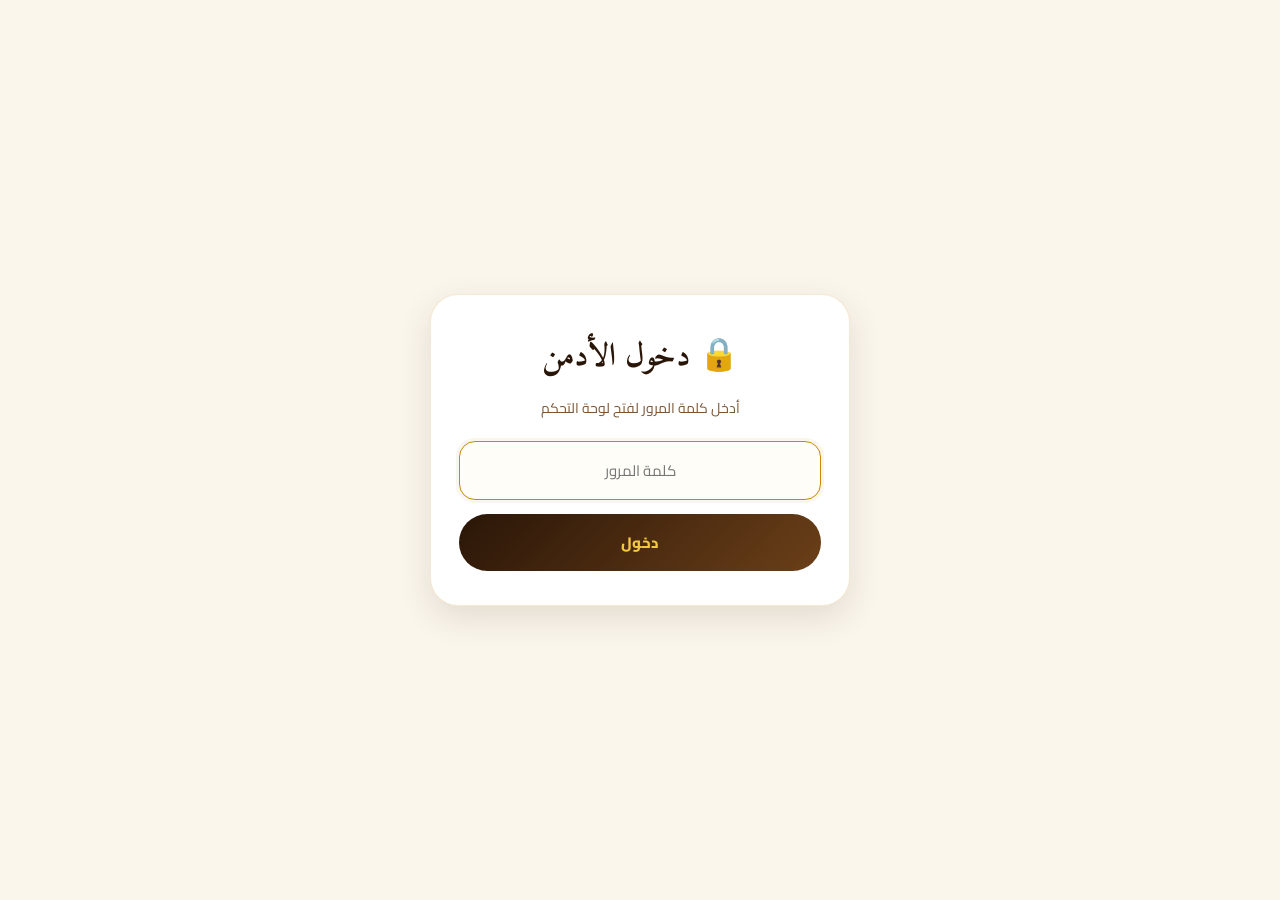
==== public/admin.html @ 4302c273 "Initial Firebase hosting version" ====
<!DOCTYPE html>
<html lang="ar" dir="rtl">
<head>
<meta charset="UTF-8"/>
<meta name="viewport" content="width=device-width,initial-scale=1.0"/>
<title>لوحة التحكم — عسل جناحي البحرين</title>

<link rel="stylesheet" href="style.css"/>
<link rel="stylesheet" href="products.css"/>
<link rel="stylesheet" href="admin.css"/>

<style>
  body.admin-locked .admin-hero,
  body.admin-locked .admin-wrapper {
    display: none !important;
  }

  .admin-lock-screen {
    min-height: 100vh;
    background: #FBF6EC;
    display: none;
    align-items: center;
    justify-content: center;
    padding: 24px;
  }

  body.admin-locked .admin-lock-screen {
    display: flex;
  }

  .admin-lock-card {
    width: 100%;
    max-width: 420px;
    background: #fff;
    border: 1px solid rgba(200,136,12,0.18);
    border-radius: 28px;
    padding: 34px 28px;
    text-align: center;
    box-shadow: 0 12px 34px rgba(42,22,8,0.12);
  }

  .admin-lock-card h2 {
    font-family: 'Amiri', serif;
    color: #2A1608;
    margin: 0 0 10px;
    font-size: 2rem;
  }

  .admin-lock-card p {
    color: #7A5535;
    margin: 0 0 20px;
    font-size: 14px;
  }

  .admin-lock-card input {
    width: 100%;
    padding: 14px 16px;
    border-radius: 16px;
    border: 1.5px solid rgba(200,136,12,0.25);
    background: #FFFDF7;
    font-size: 15px;
    text-align: center;
    outline: none;
    margin-bottom: 14px;
    font-family: 'Cairo', Arial, sans-serif;
  }

  .admin-lock-card input:focus {
    border-color: #C8880C;
    box-shadow: 0 0 0 3px rgba(200,136,12,0.08);
  }

  .admin-lock-card button {
    width: 100%;
    border: none;
    border-radius: 999px;
    padding: 14px 18px;
    background: linear-gradient(135deg,#2A1608,#6B3F18);
    color: #F5C843;
    font-size: 15px;
    font-weight: 800;
    cursor: pointer;
    font-family: 'Cairo', Arial, sans-serif;
    transition: all 0.22s;
  }

  .admin-lock-card button:hover {
    background: linear-gradient(135deg,#C8880C,#F5C843);
    color: #2A1608;
    transform: translateY(-2px);
  }

  .admin-lock-error {
    color: #8B1A1A;
    font-size: 13px;
    margin-top: 12px;
    display: none;
    font-weight: 700;
  }
</style>
</head>

<body class="admin-locked">

<div class="admin-lock-screen" id="adminLockScreen">
  <div class="admin-lock-card">
    <h2>🔒 دخول الأدمن</h2>
    <p>أدخل كلمة المرور لفتح لوحة التحكم</p>

    <input type="password" id="adminPasswordInput" placeholder="كلمة المرور" />

    <button type="button" onclick="unlockAdmin()">دخول</button>

    <div class="admin-lock-error" id="adminLockError">
      كلمة المرور غير صحيحة
    </div>
  </div>
</div>

<header class="admin-hero">
  <h1>🍯 لوحة تحكم الأدمن</h1>
  <p>إضافة المنتجات وإدارتها</p>
</header>

<main class="admin-wrapper">

  <div class="admin-sec-title">إضافة منتج جديد</div>

  <div class="admin-form-card">
    <form id="addProductForm" class="admin-form">

      <div class="admin-fg">
        <label class="field-label" for="name">اسم العسل</label>
        <input type="text" id="name" class="field" placeholder="مثال: عسل السدر" required/>
      </div>

      <div class="admin-fg">
        <label class="field-label" for="imageFile">صورة المنتج</label>

        <div class="upload-box" id="uploadBox">
          <input type="file" id="imageFile" accept="image/*" style="display:none"/>

          <div class="upload-placeholder" id="uploadPlaceholder" onclick="document.getElementById('imageFile').click()">
            <span class="upload-icon">📷</span>
            <span class="upload-text">اضغط لاختيار صورة</span>
            <span class="upload-hint">jpg, png, webp — ترفع إلى Cloudinary</span>
          </div>

          <div class="upload-preview" id="uploadPreview" style="display:none">
            <img id="previewImg" src="" alt="معاينة"/>

            <div class="upload-preview-info">
              <span id="previewName"></span>
              <button type="button" class="upload-remove" onclick="removeImage()">✕ إزالة</button>
            </div>
          </div>

          <div class="upload-progress" id="uploadProgress" style="display:none">
            <div class="upload-progress-bar" id="uploadProgressBar"></div>
            <span id="uploadProgressText">جاري الرفع...</span>
          </div>
        </div>

        <input type="hidden" id="image" required/>
      </div>

      <div class="admin-fg">
        <label class="field-label" for="status">الحالة</label>

        <select id="status" class="field">
          <option value="available">متوفر</option>
          <option value="sold_out">نفذت الكمية</option>
        </select>
      </div>

      <div class="admin-fg span3">
        <label class="field-label" for="description">وصف المنتج</label>

        <textarea id="description" class="field" rows="3"
          placeholder="اكتب وصفاً تفصيلياً للمنتج..." required></textarea>
      </div>

      <div class="admin-fg">
        <label class="field-label" for="price_small">سعر نصف كيلو (د.ب)</label>
        <input type="number" id="price_small" class="field" placeholder="0.000" step="0.001" required/>
      </div>

      <div class="admin-fg">
        <label class="field-label" for="price_medium">سعر كيلو (د.ب)</label>
        <input type="number" id="price_medium" class="field" placeholder="0.000" step="0.001" required/>
      </div>

      <div class="admin-fg span3">
        <label class="field-label">روابط الفيديو</label>

        <div class="videos-manager" id="videosManager">
          <div class="videos-list" id="videosList"></div>

          <div class="video-add-row">
            <input type="text" id="videoTitle" class="field" placeholder="عنوان الفيديو" style="flex:1"/>
            <input type="text" id="videoUrl" class="field" placeholder="رابط الفيديو" style="flex:2"/>
            <button type="button" onclick="addVideoField()" class="add-video-btn">+ إضافة</button>
          </div>
        </div>

        <input type="hidden" id="instagram" value="https://instagram.com/honey_janahi"/>
      </div>

      <div class="admin-fg">
        <label class="field-label">شهادة الفحص</label>

        <div class="upload-box" id="certUploadBox">
          <input type="file" id="certFile" accept="image/*" style="display:none"/>

          <div class="upload-placeholder" id="certPlaceholder" onclick="document.getElementById('certFile').click()">
            <span class="upload-icon">📋</span>
            <span class="upload-text">اضغط لرفع شهادة الفحص</span>
            <span class="upload-hint">jpg, png, webp — ترفع إلى Cloudinary</span>
          </div>

          <div class="upload-preview" id="certPreview" style="display:none">
            <img id="certPreviewImg" src="" alt="معاينة الشهادة"/>

            <div class="upload-preview-info">
              <span id="certPreviewName"></span>
              <button type="button" class="upload-remove" onclick="removeCert()">✕ إزالة</button>
            </div>
          </div>

          <div class="upload-progress" id="certProgress" style="display:none">
            <div class="upload-progress-bar" id="certProgressBar"></div>
            <span id="certProgressText">جاري الرفع...</span>
          </div>
        </div>

        <input type="hidden" id="certificate"/>
      </div>

      <button type="submit" class="admin-submit">➕ إضافة المنتج</button>
    </form>
  </div>

  <div class="admin-sec-title">إدارة المنتجات</div>
  <div id="adminProductsContainer" class="admin-products-grid products-container"></div>

  <div class="admin-sec-title" style="margin-top:50px;">آراء العملاء</div>

  <div class="admin-form-card" style="margin-bottom:28px;">
    <div style="display:flex;align-items:center;gap:16px;flex-wrap:wrap;">

      <div class="upload-box" id="reviewUploadBox" style="flex:1;min-width:220px;">
        <input type="file" id="reviewFile" accept="image/*" multiple style="display:none"/>

        <div class="upload-placeholder" id="reviewPlaceholder" onclick="document.getElementById('reviewFile').click()">
          <span class="upload-icon">🖼️</span>
          <span class="upload-text">اضغط لرفع صور آراء العملاء</span>
          <span class="upload-hint">يمكن رفع أكثر من صورة — ترفع إلى Cloudinary</span>
        </div>
      </div>

    </div>
  </div>

  <div id="reviewsGrid" class="reviews-admin-grid"></div>

</main>

<script type="module">
  const ADMIN_PASSWORD = "Honey@2026";

  const input = document.getElementById("adminPasswordInput");
  const error = document.getElementById("adminLockError");

  let adminLoaded = false;

  async function openAdminPanel() {
    document.body.classList.remove("admin-locked");

    if (!adminLoaded) {
      adminLoaded = true;
      await import("./admin.js");
    }
  }

  window.unlockAdmin = async function() {
    const enteredPassword = input.value.trim();

    if (enteredPassword === ADMIN_PASSWORD) {
      sessionStorage.setItem("adminUnlocked", "yes");
      await openAdminPanel();
    } else {
      error.style.display = "block";
      input.value = "";
      input.focus();
    }
  };

  input.addEventListener("keydown", function(e) {
    if (e.key === "Enter") {
      window.unlockAdmin();
    }
  });

  if (sessionStorage.getItem("adminUnlocked") === "yes") {
    openAdminPanel();
  } else {
    input.focus();
  }
</script>

</body>
</html>
---- public/style.css ----
@import url('https://fonts.googleapis.com/css2?family=Cairo:wght@300;400;600;700;900&family=Amiri:wght@400;700&display=swap');

*, *::before, *::after { box-sizing: border-box; }

body {
  margin: 0;
  font-family: 'Cairo', Arial, sans-serif;
  background: #FBF6EC;
  direction: rtl;
  color: #2A1608;
  -webkit-font-smoothing: antialiased;
}

a { text-decoration: none; }
button, input, textarea, select { font-family: 'Cairo', Arial, sans-serif; }

.primary-btn {
  display: inline-flex;
  align-items: center;
  gap: 8px;
  padding: 14px 34px;
  border-radius: 40px;
  font-weight: 700;
  font-size: 16px;
  background: linear-gradient(135deg, #C8880C, #F5C843);
  color: #2A1608;
  border: none;
  cursor: pointer;
  transition: transform 0.22s, box-shadow 0.22s;
  box-shadow: 0 6px 24px rgba(200,136,12,0.35);
}
.primary-btn:hover { transform: translateY(-3px); box-shadow: 0 12px 32px rgba(200,136,12,0.45); }

.secondary-btn {
  display: inline-flex;
  align-items: center;
  gap: 8px;
  padding: 13px 32px;
  border-radius: 40px;
  font-weight: 700;
  font-size: 16px;
  background: rgba(255,255,255,0.1);
  color: #fff;
  border: 1.5px solid rgba(245,200,67,0.6);
  cursor: pointer;
  transition: transform 0.22s, background 0.22s;
  backdrop-filter: blur(6px);
}
.secondary-btn:hover { background: rgba(245,200,67,0.18); transform: translateY(-3px); }

.page-header {
  position: relative;
  overflow: hidden;
  background: linear-gradient(160deg, rgba(30,12,3,0.92) 0%, rgba(61,32,9,0.80) 100%), url("images/2.jpeg") center/cover no-repeat;
  color: white;
  text-align: center;
  padding: 32px 20px 80px;
}
.page-header::after {
  content: '';
  position: absolute;
  bottom: -2px; left: 0; right: 0;
  height: 60px;
  background: #FBF6EC;
  clip-path: ellipse(55% 100% at 50% 100%);
}
.page-header h1 { font-family: 'Amiri', serif; font-size: clamp(2rem, 5vw, 3.2rem); font-weight: 700; margin: 20px 0 10px; }
.page-header p { font-size: 17px; color: rgba(255,244,216,0.8); margin: 0; }

.site-nav {
  display: flex;
  justify-content: center;
  align-items: center;
  gap: 6px;
  width: fit-content;
  margin: 0 auto 28px;
  background: rgba(255,255,255,0.1);
  padding: 8px 18px;
  border-radius: 40px;
  border: 1px solid rgba(245,200,67,0.35);
  backdrop-filter: blur(10px);
}
.site-nav a { color: rgba(255,255,255,0.88); font-weight: 600; font-size: 15px; padding: 8px 18px; border-radius: 40px; transition: all 0.22s; }
.site-nav a:hover { background: #F5C843; color: #2A1608; }

.sold-out { display: inline-block; background: rgba(139,28,28,0.1); color: #8B1C1C; border: 1px solid rgba(139,28,28,0.25); padding: 6px 18px; border-radius: 40px; font-weight: 700; font-size: 14px; margin: 8px 0; }
.product-card.sold { opacity: 0.72; filter: grayscale(15%); }
.disabled-btn { opacity: 0.45; cursor: not-allowed; pointer-events: none; }

.delete-btn { background: #8B1C1C; color: white; border: none; padding: 10px 20px; border-radius: 40px; cursor: pointer; font-weight: 700; font-size: 14px; transition: opacity 0.2s; }
.delete-btn:hover { opacity: 0.85; }

::-webkit-scrollbar { width: 6px; }
::-webkit-scrollbar-track { background: #F3EAD6; }
::-webkit-scrollbar-thumb { background: #C8880C; border-radius: 99px; }
---- public/products.css ----
/* ═══════════════════════════════
   PRODUCTS PAGE
   ═══════════════════════════════ */

/* ── HEADER ── */
.products-header {
  background: #FFF8E7;
  border-bottom: 2px solid rgba(200,136,12,0.15);
  padding: 40px 6% 32px;
}

.products-header-inner {
  max-width: 1100px;
  margin: 0 auto;
  display: flex;
  align-items: center;
  justify-content: space-between;
  gap: 24px;
  flex-wrap: wrap;
}

.products-header-tag {
  font-size: 12px;
  font-weight: 700;
  color: #C8880C;
  letter-spacing: 2px;
  text-transform: uppercase;
  margin-bottom: 8px;
}

.products-header-tag h1 {
  font-size: 12px;
  font-weight: 700;
  color: #C8880C;
  letter-spacing: 2px;
  margin: 0;
}

.products-header-text p {
  font-family: 'Amiri', serif;
  font-size: clamp(1.4rem, 3vw, 1.9rem);
  color: #2A1608;
  margin: 0;
  font-weight: 700;
}

.products-wa-btn {
  display: inline-flex;
  align-items: center;
  gap: 10px;
  background: #25D366;
  color: #fff;
  font-weight: 700;
  font-size: 15px;
  padding: 13px 24px;
  border-radius: 40px;
  text-decoration: none;
  white-space: nowrap;
  transition: all 0.22s;
  box-shadow: 0 6px 20px rgba(37,211,102,0.3);
  flex-shrink: 0;
}

.products-wa-btn:hover {
  background: #1db956;
  transform: translateY(-2px);
  box-shadow: 0 10px 28px rgba(37,211,102,0.4);
}

/* ═══════════════════════════════
   PRODUCTS SECTION
   ═══════════════════════════════ */

.products-section {
  padding: 42px 5% 60px;
  background: #FFFBF0;
}

.products-container {
  display: grid;
  grid-template-columns: repeat(auto-fill, minmax(420px, 1fr));
  gap: 18px;
  max-width: 1180px;
  margin: 0 auto;
}

/* ═══════════════════════════════
   PRODUCT CARD - TALL SKETCH STYLE
   الصورة فوق يمين + التفاصيل يسار + الباقي تحت
   ═══════════════════════════════ */

.product-card {
  background: #fff;
  border-radius: 28px;
  border: 1px solid rgba(200,136,12,0.12);
  box-shadow: 0 4px 16px rgba(42,22,8,0.06);
  overflow: visible;
  transition: transform 0.3s, box-shadow 0.3s;
  direction: rtl;

  display: grid;
  grid-template-columns: 1fr 180px;
  grid-template-rows: auto auto auto auto auto auto auto;
  gap: 10px 14px;
  padding: 16px;
  min-height: 440px;
}

.product-card:hover {
  transform: translateY(-5px);
  box-shadow: 0 18px 42px rgba(42,22,8,0.13);
}

/* الصورة فوق يمين */
.product-image-wrap {
  grid-column: 2;
  grid-row: 1 / span 3;

  width: 180px;
  height: 200px;
  border-radius: 20px;
  background: #FFFDF7;
  border: 1px solid rgba(200,136,12,0.12);

  display: flex;
  align-items: center;
  justify-content: center;
  overflow: hidden;
}

.product-image {
  width: 100%;
  height: 100%;
  object-fit: contain;
  object-position: center center;
  background: #FFFDF7;
  display: block;
}

/* نخلي عناصر body تدخل داخل grid */
.product-body {
  display: contents;
}

/* اسم المنتج */
.product-card h3 {
  grid-column: 1;
  grid-row: 1;

  align-self: end;
  font-family: 'Amiri', serif;
  color: #2A1608;
  font-size: 1.25rem;
  font-weight: 700;
  line-height: 1.4;
  margin: 0;
}

/* الوصف القصير / الكامل */
.desc-short,
.desc-full {
  grid-column: 1;
  grid-row: 2;

  font-size: 13px;
  color: #7A5535;
  line-height: 1.75;
  margin: 0;
}

/* المزيد من التفاصيل */
.toggle-btn {
  grid-column: 1;
  grid-row: 3;

  width: fit-content;
  display: inline-flex;
  align-items: center;
  gap: 4px;
  color: #C8880C;
  font-weight: 800;
  font-size: 13px;
  cursor: pointer;
  margin: 0;
  transition: color 0.2s;
}

.toggle-btn:hover {
  color: #2A1608;
}

/* ═══════════════════════════════
   VIDEO + CERTIFICATE BUTTONS
   ═══════════════════════════════ */

.extra-actions {
  grid-column: 1 / 3;
  grid-row: 4;

  display: grid;
  grid-template-columns: 1fr 1fr;
  gap: 8px;
  margin: 4px 0 0;
}

.video-btn,
.certificate-btn {
  display: block;
  width: 100%;
  text-align: center;
  padding: 10px 8px;
  border-radius: 14px;
  font-weight: 800;
  font-size: 13px;
  transition: all 0.22s;
  cursor: pointer;
  text-decoration: none;
  background: #FEF6E4;
  color: #2A1608;
  border: 1px solid rgba(200,136,12,0.25);
  font-family: inherit;
}

.video-btn:hover,
.video-btn.active,
.certificate-btn:hover {
  background: #FAE3A0;
  color: #2A1608;
  transform: translateY(-2px);
}

.disabled-btn {
  opacity: 0.45;
  cursor: not-allowed;
  pointer-events: none;
}

/* ═══════════════════════════════
   PRICES
   ═══════════════════════════════ */

.prices-box {
  grid-column: 1 / 3;
  grid-row: 5;

  background: #FEF6E4;
  border: 1px solid rgba(200,136,12,0.18);
  border-radius: 14px;
  padding: 10px 12px;
  margin: 0;

  display: grid;
  grid-template-columns: 1fr 1fr;
  gap: 6px;
}

.prices-box p {
  margin: 0;
  display: flex;
  align-items: center;
  justify-content: center;
  gap: 6px;
  font-size: 12px;
  color: #7A5535;
  font-weight: 600;
  white-space: nowrap;
}

.prices-box p strong {
  display: inline;
  color: #2A1608;
  font-size: 12px;
  font-weight: 700;
  margin: 0;
}

/* ═══════════════════════════════
   SIZE + QUANTITY
   ═══════════════════════════════ */

.size-qty-row {
  grid-column: 1 / 3;
  grid-row: 6;

  display: flex;
  align-items: center;
  flex-wrap: nowrap;
  gap: 8px;
  margin: 0;
}

.size-qty-row .size-select {
  flex: 1;
  margin: 0;
  min-width: 0;
}

.size-select {
  width: 100%;
  padding: 10px 12px;
  border-radius: 14px;
  border: 1.5px solid rgba(200,136,12,0.22);
  background: #FBF6EC;
  font-size: 12px;
  color: #2A1608;
  cursor: pointer;
  outline: none;
  transition: border-color 0.2s;
  appearance: none;
  background-image: url("data:image/svg+xml,%3Csvg xmlns='http://www.w3.org/2000/svg' width='12' height='7'%3E%3Cpath d='M1 1l5 5 5-5' stroke='%23C8880C' stroke-width='1.5' fill='none' stroke-linecap='round'/%3E%3C/svg%3E");
  background-repeat: no-repeat;
  background-position: left 12px center;
}

.size-select:focus {
  border-color: #C8880C;
}

.size-qty-row .qty-control {
  height: 38px;
  display: flex;
  align-items: center;
  background: #FEF6E4;
  border: 1.5px solid rgba(200,136,12,0.28);
  border-radius: 40px;
  overflow: hidden;
  flex-shrink: 0;
}

.size-qty-row .qty-btn {
  width: 30px;
  height: 30px;
  border: none;
  background: transparent;
  color: #2A1608;
  font-size: 17px;
  font-weight: 700;
  cursor: pointer;
  display: flex;
  align-items: center;
  justify-content: center;
  transition: background 0.15s;
}

.size-qty-row .qty-btn:hover {
  background: #C8880C;
  color: #fff;
}

.size-qty-row .qty-input {
  width: 30px !important;
  padding: 0 !important;
  border: none !important;
  border-right: 1px solid rgba(200,136,12,0.2) !important;
  border-left: 1px solid rgba(200,136,12,0.2) !important;
  background: transparent !important;
  text-align: center;
  font-size: 13px;
  font-weight: 700;
  color: #2A1608;
  box-shadow: none !important;
  border-radius: 0 !important;
}

/* ═══════════════════════════════
   ADD TO CART
   ═══════════════════════════════ */

.cart-btn {
  grid-column: 1 / 3;
  grid-row: 7;

  width: 100%;
  background: linear-gradient(135deg,#2A1608,#6B3F18);
  color: #F5C843;
  border: none;
  padding: 12px;
  border-radius: 40px;
  font-size: 14px;
  cursor: pointer;
  font-weight: 700;
  transition: all 0.25s;
  margin-top: 0;
}

.cart-btn:hover {
  background: linear-gradient(135deg,#C8880C,#F5C843);
  color: #2A1608;
  transform: translateY(-2px);
  box-shadow: 0 8px 20px rgba(200,136,12,0.3);
}

/* ═══════════════════════════════
   SOLD OUT
   ═══════════════════════════════ */

.product-card.sold {
  opacity: 0.65;
  filter: grayscale(20%);
}

.product-card.sold:hover {
  transform: none;
}

.sold-out {
  grid-column: 1 / 3;
  display: inline-block;
  background: rgba(139,28,28,0.1);
  color: #8B1C1C;
  border: 1px solid rgba(139,28,28,0.25);
  padding: 6px 18px;
  border-radius: 40px;
  font-weight: 700;
  font-size: 13px;
  margin: 8px 0;
}

/* ═══════════════════════════════
   VIDEOS DROPDOWN
   ═══════════════════════════════ */

.video-btn-wrap {
  position: relative;
  width: 100%;
}

.videos-dropdown {
  display: none;
  position: absolute;
  top: calc(100% + 6px);
  right: 0;
  background: #fff;
  border: 1px solid rgba(200,136,12,0.2);
  border-radius: 14px;
  box-shadow: 0 8px 24px rgba(42,22,8,0.14);
  z-index: 50;
  flex-direction: column;
  min-width: 200px;
  width: max-content;
  max-width: min(280px, 90vw);
  overflow: hidden;
}

.video-dropdown-item {
  display: block;
  padding: 11px 16px;
  font-size: 13px;
  font-weight: 600;
  color: #2A1608;
  text-decoration: none;
  border-bottom: 1px solid rgba(200,136,12,0.08);
  transition: background 0.15s;
  background: #fff;
}

.video-dropdown-item:last-child {
  border-bottom: none;
}

.video-dropdown-item:hover {
  background: #FEF6E4;
  color: #C8880C;
}

.video-dropdown-item.disabled-link {
  pointer-events: none;
  opacity: 0.55;
}

/* ═══════════════════════════════
   CUSTOMER REVIEWS
   ═══════════════════════════════ */

.reviews-section {
  background: #FFF8E7;
  padding: 54px 5% 70px;
  border-top: 1px solid rgba(200,136,12,0.15);
}

.reviews-header {
  text-align: center;
  margin-bottom: 28px;
}

.reviews-tag {
  font-size: 12px;
  font-weight: 700;
  color: #C8880C;
  letter-spacing: 2px;
  margin-bottom: 8px;
  text-transform: uppercase;
}

.reviews-header h2 {
  font-family: 'Amiri', serif;
  font-size: clamp(1.6rem, 4vw, 2.4rem);
  color: #2A1608;
  margin: 0;
}

.reviews-track-wrap {
  position: relative;
  max-width: 1100px;
  margin: 0 auto;
}

.reviews-track {
  display: flex;
  gap: 18px;
  overflow-x: auto;
  scroll-behavior: smooth;
  padding: 10px 4px 18px;
}

.reviews-track::-webkit-scrollbar {
  height: 8px;
}

.reviews-track::-webkit-scrollbar-track {
  background: #FEF6E4;
  border-radius: 999px;
}

.reviews-track::-webkit-scrollbar-thumb {
  background: #C8880C;
  border-radius: 999px;
}

.review-slide {
  flex: 0 0 270px;
  background: #fff;
  border-radius: 24px;
  border: 1px solid rgba(200,136,12,0.15);
  box-shadow: 0 8px 26px rgba(42,22,8,0.08);
  padding: 10px;
}

.review-slide img {
  width: 100%;
  height: 360px;
  object-fit: cover;
  display: block;
  border-radius: 18px;
  background: #FEF6E4;
}

.reviews-loading {
  color: #7A5535;
  font-size: 14px;
  padding: 20px;
}

.reviews-arrow {
  position: absolute;
  top: 50%;
  transform: translateY(-50%);
  width: 42px;
  height: 42px;
  border-radius: 50%;
  border: none;
  background: #2A1608;
  color: #F5C843;
  font-size: 30px;
  line-height: 1;
  cursor: pointer;
  box-shadow: 0 8px 24px rgba(42,22,8,0.2);
  transition: all 0.22s;
  z-index: 5;
}

.reviews-arrow:hover {
  background: #C8880C;
  color: #fff;
}

.reviews-arrow-right {
  right: -18px;
}

.reviews-arrow-left {
  left: -18px;
}

/* ═══════════════════════════════
   RESPONSIVE
   ═══════════════════════════════ */

@media (max-width: 700px) {
  .products-container {
    grid-template-columns: 1fr;
    gap: 14px;
  }

  .products-section {
    padding: 30px 4% 48px;
  }

  .products-header-inner {
    flex-direction: column;
    align-items: flex-start;
  }

  .products-wa-btn {
    width: 100%;
    justify-content: center;
  }

  .product-card {
    grid-template-columns: 1fr 145px;
    gap: 9px 12px;
    padding: 14px;
    min-height: 420px;
  }

  .product-image-wrap {
    width: 145px;
    height: 160px;
  }

  .product-card h3 {
    font-size: 1.1rem;
  }

  .desc-short,
  .desc-full {
    font-size: 12px;
    line-height: 1.6;
  }

  .video-btn,
  .certificate-btn {
    font-size: 12px;
    padding: 9px 6px;
  }

  .reviews-arrow {
    display: none;
  }

  .review-slide {
    flex-basis: 230px;
  }

  .review-slide img {
    height: 310px;
  }

  .videos-dropdown {
    right: auto;
    left: 0;
    min-width: 180px;
  }
}

@media (max-width: 430px) {
  .product-card {
    grid-template-columns: 1fr 125px;
    gap: 8px 10px;
    padding: 12px;
  }

  .product-image-wrap {
    width: 125px;
    height: 140px;
  }

  .video-btn,
  .certificate-btn {
    font-size: 11.5px;
    padding: 8px 5px;
  }

  .prices-box {
    padding: 8px;
  }

  .prices-box p {
    font-size: 11px;
  }

  .prices-box p strong {
    font-size: 11px;
  }

  .size-qty-row {
    gap: 5px;
  }

  .size-select {
    font-size: 11px;
    padding: 8px 10px;
  }

  .cart-btn {
    padding: 10px;
  }
}
---- public/admin.css ----
/* ═══════════════════════════════ ADMIN ═══════════════════════════════ */

/* ── HERO HEADER ── */
.admin-hero{
  position:relative;overflow:hidden;
  background:linear-gradient(135deg, #C8880C, #F5C843);
  padding:50px 5% 44px;text-align:center;
}
.admin-hero::before{
  content:'';position:absolute;inset:0;
  background-image:url("data:image/svg+xml,%3Csvg xmlns='http://www.w3.org/2000/svg' width='56' height='100'%3E%3Cpath d='M28 66L0 50V17L28 1l28 16v33zm0 0v34l-28-17V66m0 0l28 17V66' fill='none' stroke='%23C8860A' stroke-width='.6' opacity='.14'/%3E%3C/svg%3E");
  pointer-events:none;
}
.admin-hero h1{
  font-family:'Amiri',serif;
  font-size:clamp(2rem,5vw,3.2rem);
  color:#2C150A;
}
.admin-hero p{font-size:15px;color:#2C150A;margin:0;position:relative;font-weight:400}

/* ── LAYOUT ── */
.admin-wrapper{max-width:1100px;margin:0 auto;padding:44px 24px 100px}

/* ── SECTION TITLE ── */
.admin-sec-title{
  font-family:'Amiri',serif;font-size:1.45rem;color:#2C150A;
  margin:0 0 22px;font-weight:700;
  display:flex;align-items:center;gap:10px;
}
.admin-sec-title::before{content:'';display:block;width:4px;height:22px;background:#C8860A;border-radius:4px}

/* ── FORM CARD ── */
.admin-form-card{
  background:#fff;border:1px solid rgba(200,134,10,.12);
  border-radius:28px;box-shadow:0 8px 32px rgba(44,21,10,.1);
  padding:36px;margin-bottom:50px;
}

/* ── FORM GRID ── */
.admin-form{display:grid;grid-template-columns:repeat(3,1fr);gap:18px}
.admin-fg{display:flex;flex-direction:column;gap:6px}
.admin-fg.span2{grid-column:span 2}
.admin-fg.span3{grid-column:span 3}

/* submit button */
.admin-submit{
  grid-column:span 3;
  height:54px;border:none;border-radius:99px;
  background:linear-gradient(135deg,#2C150A,#7A3E18);
  color:#F0B429;font-size:17px;font-weight:700;
  cursor:pointer;transition:all .25s;
  box-shadow:0 6px 24px rgba(44,21,10,.22);letter-spacing:.3px;
}
.admin-submit:hover{
  background:linear-gradient(135deg,#C8860A,#F0B429);
  color:#1E0E04;transform:translateY(-2px);
  box-shadow:0 12px 30px rgba(200,134,10,.35);
}

/* ── PRODUCTS GRID ── */
.admin-products-grid{
  display:grid;grid-template-columns:repeat(auto-fill,minmax(280px,1fr));gap:22px;
}

/* product card — reuses products.css rules, add only admin extras */
.admin-buttons{display:grid;grid-template-columns:1fr 1fr;gap:9px;margin-top:14px}

.available-btn{
  background:#FDF3DC;color:#2C150A;
  border:1.5px solid rgba(200,134,10,.3);
  padding:11px 14px;border-radius:99px;cursor:pointer;
  font-weight:700;font-size:13px;transition:all .22s;
}
.available-btn:hover{background:#FDEAB0;transform:translateY(-2px)}

@media(max-width:780px){
  .admin-form{grid-template-columns:1fr 1fr}
  .admin-fg.span3,.admin-submit{grid-column:span 2}
  .admin-form-card{padding:22px}
}
@media(max-width:500px){
  .admin-form{grid-template-columns:1fr}
  .admin-fg.span2,.admin-fg.span3,.admin-submit{grid-column:span 1}
}

/* ══ UPLOAD BOX ══ */
.upload-box {
  border: 2px dashed rgba(200,134,10,.35);
  border-radius: 18px;
  background: #FDF8F0;
  overflow: hidden;
  transition: border-color .22s, background .22s;
}
.upload-box.drag-over {
  border-color: #C8860A;
  background: #FDF3DC;
}

.upload-placeholder {
  display: flex;
  flex-direction: column;
  align-items: center;
  justify-content: center;
  gap: 6px;
  padding: 32px 20px;
  cursor: pointer;
  transition: background .2s;
}
.upload-placeholder:hover { background: rgba(200,134,10,.05); }
.upload-icon { font-size: 2.2rem; line-height: 1; }
.upload-text { font-size: 14px; font-weight: 700; color: #2C150A; }
.upload-hint { font-size: 12px; color: #A07050; }

.upload-preview {
  display: flex;
  align-items: center;
  gap: 14px;
  padding: 14px 16px;
}
.upload-preview img {
  width: 72px; height: 72px;
  object-fit: cover;
  border-radius: 12px;
  border: 1px solid rgba(200,134,10,.2);
  flex-shrink: 0;
}
.upload-preview-info {
  flex: 1;
  display: flex;
  flex-direction: column;
  gap: 8px;
}
.upload-preview-info span {
  font-size: 13px;
  color: #2C150A;
  font-weight: 600;
  word-break: break-all;
}
.upload-remove {
  background: rgba(139,26,26,.1);
  color: #8B1A1A;
  border: 1px solid rgba(139,26,26,.2);
  padding: 6px 14px;
  border-radius: 99px;
  font-size: 12px;
  font-weight: 700;
  cursor: pointer;
  width: fit-content;
  transition: all .2s;
}
.upload-remove:hover { background: #8B1A1A; color: #fff; }

.upload-progress {
  display: flex;
  flex-direction: column;
  gap: 6px;
  padding: 14px 16px;
}
.upload-progress-bar {
  height: 6px;
  border-radius: 99px;
  background: linear-gradient(90deg, #C8860A, #F0B429);
  transition: width .2s;
  width: 0%;
}
#uploadProgressText {
  font-size: 12px;
  color: #7A3E18;
  font-weight: 600;
}
/* ── آراء العملاء ── */
.reviews-admin-grid {
  display: grid;
  grid-template-columns: repeat(auto-fill, minmax(180px, 1fr));
  gap: 16px;
  margin-bottom: 60px;
}
.review-admin-card {
  position: relative;
  border-radius: 16px;
  overflow: hidden;
  border: 1px solid rgba(200,134,10,0.15);
  box-shadow: 0 4px 14px rgba(44,21,10,0.08);
}
.review-admin-card img {
  width: 100%;
  height: 200px;
  object-fit: cover;
  display: block;
}
.review-del-btn {
  position: absolute;
  top: 8px;
  left: 8px;
  padding: 6px 12px !important;
  font-size: 12px !important;
}
/* ── Videos Manager ── */
.videos-manager {
  border: 1.5px solid rgba(200,134,10,0.2);
  border-radius: 16px;
  background: #FDF8F0;
  padding: 14px;
  display: flex;
  flex-direction: column;
  gap: 10px;
}
.videos-list { display: flex; flex-direction: column; gap: 8px; }
.video-item {
  display: flex;
  align-items: center;
  gap: 10px;
  background: #fff;
  border: 1px solid rgba(200,134,10,0.15);
  border-radius: 10px;
  padding: 8px 12px;
  font-size: 13px;
}
.video-item-title { font-weight: 700; color: #2C150A; min-width: 120px; }
.video-item-url { color: #C8860A; flex: 1; overflow: hidden; text-overflow: ellipsis; white-space: nowrap; font-size: 12px; }
.video-item-del {
  background: rgba(139,26,26,0.1); color: #8B1A1A;
  border: none; border-radius: 8px; padding: 4px 10px;
  cursor: pointer; font-size: 12px; font-weight: 700;
  flex-shrink: 0;
}
.video-item-del:hover { background: #8B1A1A; color: #fff; }
.video-add-row { display: flex; gap: 8px; flex-wrap: wrap; }
.video-add-row .field { padding: 9px 12px; font-size: 13px; }
.add-video-btn {
  background: linear-gradient(135deg, #2C150A, #6B3F18);
  color: #F5C843; border: none; border-radius: 10px;
  padding: 9px 18px; cursor: pointer; font-weight: 700;
  font-size: 13px; white-space: nowrap; transition: all 0.2s;
  font-family: 'Cairo', Arial, sans-serif;
}
.add-video-btn:hover { background: linear-gradient(135deg, #C8860A, #F5C843); color: #1E0E04; }

/* Videos in admin product card */
.admin-videos-section { margin: 10px 0; }
.admin-videos-section h5 { font-size: 12px; color: #7A3E18; font-weight: 700; margin: 0 0 6px; }
.admin-video-tag {
  display: inline-flex; align-items: center; gap: 6px;
  background: #FDF3DC; border: 1px solid rgba(200,134,10,0.25);
  border-radius: 8px; padding: 4px 10px; margin: 2px;
  font-size: 12px; color: #2C150A; font-weight: 600;
}
.admin-video-tag a { color: #C8860A; text-decoration: none; }

/* ═══════════════════════════════
   ADMIN REVIEWS
   ═══════════════════════════════ */

.reviews-admin-grid {
  display: grid;
  grid-template-columns: repeat(auto-fill, minmax(180px, 1fr));
  gap: 18px;
  margin-top: 18px;
}

.review-admin-card {
  background: #fff;
  border: 1px solid rgba(200,134,10,.14);
  border-radius: 22px;
  padding: 12px;
  box-shadow: 0 6px 22px rgba(44,21,10,.08);
  display: flex;
  flex-direction: column;
  gap: 10px;
}

.review-admin-card img {
  width: 100%;
  height: 220px;
  object-fit: cover;
  border-radius: 16px;
  background: #FDF3DC;
  border: 1px solid rgba(200,134,10,.18);
}

.review-del-btn {
  width: 100%;
  border: none;
  border-radius: 999px;
  padding: 11px 14px;
  background: #8B1A1A;
  color: #fff;
  font-weight: 700;
  cursor: pointer;
  transition: all .22s;
}

.review-del-btn:hover {
  background: #B42323;
  transform: translateY(-2px);
}
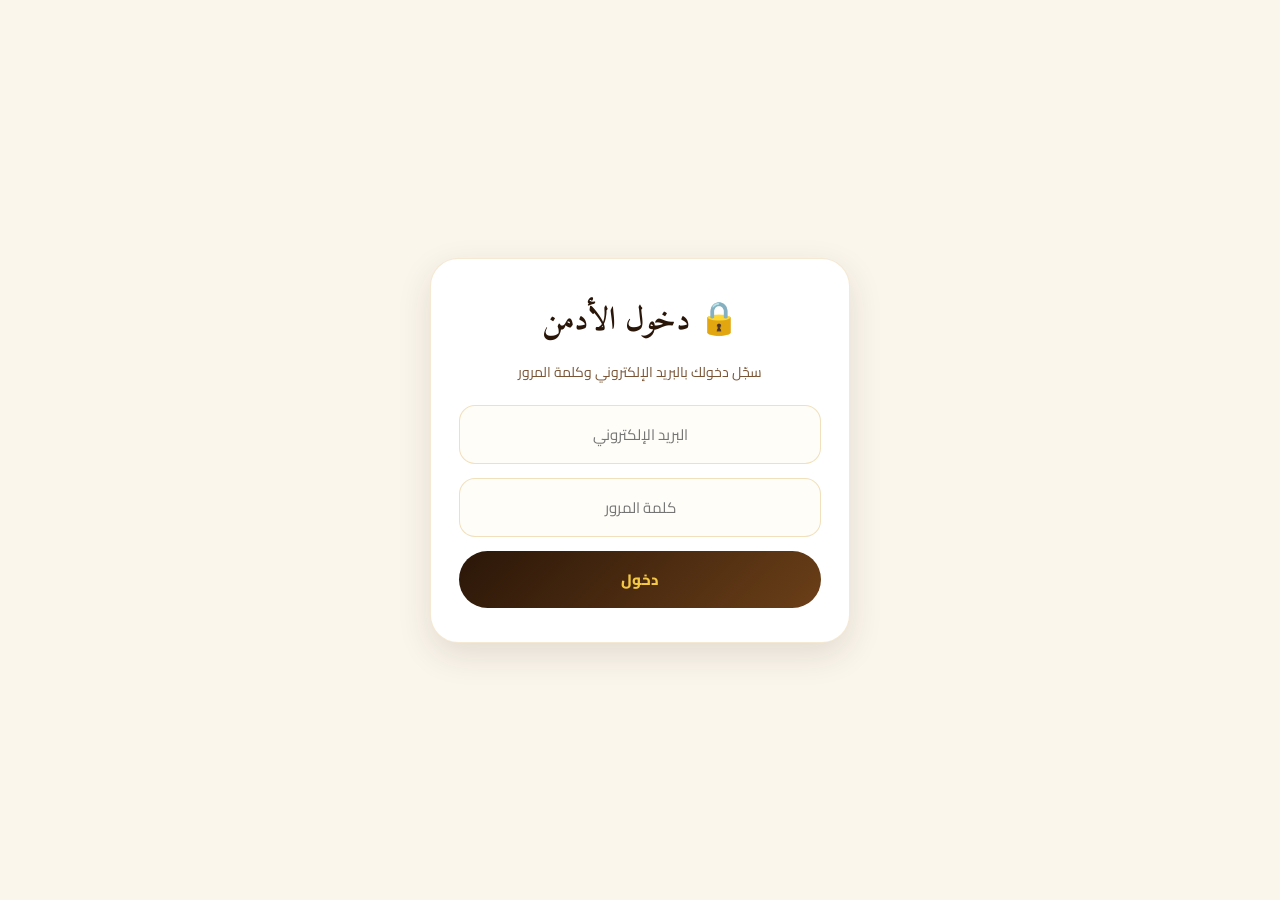
==== commit f885cb16: "Add Firebase Auth and update admin security" ====
--- a/public/admin.html
+++ b/public/admin.html
@@ -54,6 +54,7 @@
 
   .admin-lock-card input {
     width: 100%;
+    box-sizing: border-box;
     padding: 14px 16px;
     border-radius: 16px;
     border: 1.5px solid rgba(200,136,12,0.25);
@@ -75,7 +76,7 @@
     border: none;
     border-radius: 999px;
     padding: 14px 18px;
-    background: linear-gradient(135deg,#2A1608,#6B3F18);
+    background: linear-gradient(135deg, #2A1608, #6B3F18);
     color: #F5C843;
     font-size: 15px;
     font-weight: 800;
@@ -85,7 +86,7 @@
   }
 
   .admin-lock-card button:hover {
-    background: linear-gradient(135deg,#C8880C,#F5C843);
+    background: linear-gradient(135deg, #C8880C, #F5C843);
     color: #2A1608;
     transform: translateY(-2px);
   }
@@ -102,22 +103,42 @@
 
 <body class="admin-locked">
 
-<div class="admin-lock-screen" id="adminLockScreen">
-  <div class="admin-lock-card">
+<div class="admin-lock-screen">
+  <form class="admin-lock-card" id="adminLoginForm">
     <h2>🔒 دخول الأدمن</h2>
-    <p>أدخل كلمة المرور لفتح لوحة التحكم</p>
-
-    <input type="password" id="adminPasswordInput" placeholder="كلمة المرور" />
-
-    <button type="button" onclick="unlockAdmin()">دخول</button>
-
-    <div class="admin-lock-error" id="adminLockError">
-      كلمة المرور غير صحيحة
-    </div>
-  </div>
+    <p>سجّل دخولك بالبريد الإلكتروني وكلمة المرور</p>
+
+    <input
+      type="email"
+      id="adminEmailInput"
+      placeholder="البريد الإلكتروني"
+      autocomplete="username"
+      required
+    />
+
+    <input
+      type="password"
+      id="adminPasswordInput"
+      placeholder="كلمة المرور"
+      autocomplete="current-password"
+      required
+    />
+
+    <button type="submit" id="adminLoginBtn">دخول</button>
+
+    <div class="admin-lock-error" id="adminLockError"></div>
+  </form>
 </div>
 
 <header class="admin-hero">
+  <button
+    type="button"
+    id="adminLogoutBtn"
+    style="position:absolute;top:18px;left:5%;border:1px solid rgba(44,21,10,.25);border-radius:999px;padding:9px 16px;background:rgba(255,255,255,.55);color:#2C150A;font-family:'Cairo',Arial,sans-serif;font-weight:800;cursor:pointer;"
+  >
+    تسجيل الخروج
+  </button>
+
   <h1>🍯 لوحة تحكم الأدمن</h1>
   <p>إضافة المنتجات وإدارتها</p>
 </header>
@@ -247,7 +268,6 @@
 
   <div class="admin-form-card" style="margin-bottom:28px;">
     <div style="display:flex;align-items:center;gap:16px;flex-wrap:wrap;">
-
       <div class="upload-box" id="reviewUploadBox" style="flex:1;min-width:220px;">
         <input type="file" id="reviewFile" accept="image/*" multiple style="display:none"/>
 
@@ -257,7 +277,6 @@
           <span class="upload-hint">يمكن رفع أكثر من صورة — ترفع إلى Cloudinary</span>
         </div>
       </div>
-
     </div>
   </div>
 
@@ -265,48 +284,6 @@
 
 </main>
 
-<script type="module">
-  const ADMIN_PASSWORD = "Honey@2026";
-
-  const input = document.getElementById("adminPasswordInput");
-  const error = document.getElementById("adminLockError");
-
-  let adminLoaded = false;
-
-  async function openAdminPanel() {
-    document.body.classList.remove("admin-locked");
-
-    if (!adminLoaded) {
-      adminLoaded = true;
-      await import("./admin.js");
-    }
-  }
-
-  window.unlockAdmin = async function() {
-    const enteredPassword = input.value.trim();
-
-    if (enteredPassword === ADMIN_PASSWORD) {
-      sessionStorage.setItem("adminUnlocked", "yes");
-      await openAdminPanel();
-    } else {
-      error.style.display = "block";
-      input.value = "";
-      input.focus();
-    }
-  };
-
-  input.addEventListener("keydown", function(e) {
-    if (e.key === "Enter") {
-      window.unlockAdmin();
-    }
-  });
-
-  if (sessionStorage.getItem("adminUnlocked") === "yes") {
-    openAdminPanel();
-  } else {
-    input.focus();
-  }
-</script>
-
+<script type="module" src="admin.js"></script>
 </body>
 </html>
--- a/public/products.css
+++ b/public/products.css
@@ -99,7 +99,7 @@
   direction: rtl;
 
   display: grid;
-  grid-template-columns: 1fr 180px;
+  grid-template-columns: 180px  1fr;
   grid-template-rows: auto auto auto auto auto auto auto;
   gap: 10px 14px;
   padding: 16px;
@@ -113,7 +113,7 @@
 
 /* الصورة فوق يمين */
 .product-image-wrap {
-  grid-column: 2;
+  grid-column: 1;
   grid-row: 1 / span 3;
 
   width: 180px;
@@ -144,7 +144,7 @@
 
 /* اسم المنتج */
 .product-card h3 {
-  grid-column: 1;
+  grid-column: 2;
   grid-row: 1;
 
   align-self: end;
@@ -159,7 +159,7 @@
 /* الوصف القصير / الكامل */
 .desc-short,
 .desc-full {
-  grid-column: 1;
+  grid-column: 2;
   grid-row: 2;
 
   font-size: 13px;
@@ -170,9 +170,10 @@
 
 /* المزيد من التفاصيل */
 .toggle-btn {
-  grid-column: 1;
+  grid-column: 2;
   grid-row: 3;
-
+  align-self: start;
+  margin-top: -4px;
   width: fit-content;
   display: inline-flex;
   align-items: center;
@@ -607,7 +608,7 @@
   }
 
   .product-card {
-    grid-template-columns: 1fr 145px;
+    grid-template-columns: 145px 1fr;
     gap: 9px 12px;
     padding: 14px;
     min-height: 420px;
@@ -626,6 +627,7 @@
   .desc-full {
     font-size: 12px;
     line-height: 1.6;
+    margin-bottom: 0;
   }
 
   .video-btn,
@@ -655,7 +657,7 @@
 
 @media (max-width: 430px) {
   .product-card {
-    grid-template-columns: 1fr 125px;
+    grid-template-columns: 125px 1fr;
     gap: 8px 10px;
     padding: 12px;
   }
--- a/public/admin.css
+++ b/public/admin.css
@@ -59,11 +59,31 @@
 
 /* ── PRODUCTS GRID ── */
 .admin-products-grid{
-  display:grid;grid-template-columns:repeat(auto-fill,minmax(280px,1fr));gap:22px;
-}
-
-/* product card — reuses products.css rules, add only admin extras */
-.admin-buttons{display:grid;grid-template-columns:1fr 1fr;gap:9px;margin-top:14px}
+  display:grid;grid-template-columns:repeat(auto-fill,minmax(420px,1fr));gap:22px;
+}
+
+.admin-products-grid .product-card {
+  grid-template-columns: 180px 1fr;
+}
+
+.admin-products-grid .product-image-wrap {
+  grid-column: 1;
+}
+
+.admin-products-grid .product-card h3 {
+  grid-column: 2;
+}
+
+.admin-products-grid .desc-short,
+.admin-products-grid .desc-full {
+  grid-column: 2;
+}
+
+.admin-products-grid .toggle-btn {
+  grid-column: 2;
+}
+
+.admin-buttons{display:grid;grid-template-columns:1fr 1fr;gap:9px;margin-top:14px;grid-column:1/3}
 
 .available-btn{
   background:#FDF3DC;color:#2C150A;
@@ -293,4 +313,35 @@
 .review-del-btn:hover {
   background: #B42323;
   transform: translateY(-2px);
+}
+/* ── ADMIN PRODUCTS RESPONSIVE ── */
+@media (max-width: 700px) {
+  .admin-products-grid {
+    grid-template-columns: 1fr;
+  }
+
+  .admin-products-grid .product-card {
+    grid-template-columns: 125px 1fr;
+    padding: 14px;
+    gap: 8px 10px;
+  }
+
+  .admin-products-grid .product-image-wrap {
+    width: 125px;
+    height: 140px;
+  }
+
+  .admin-wrapper {
+    padding: 24px 14px 80px;
+  }
+}
+/* ── زر تعديل ── */
+.edit-btn {
+  grid-column: 1 / 3;
+  background: #FDF3DC !important;
+  border: 1.5px solid rgba(200,134,10,0.4) !important;
+  color: #2C150A !important;
+}
+.edit-btn:hover {
+  background: #FDEAB0 !important;
 }
